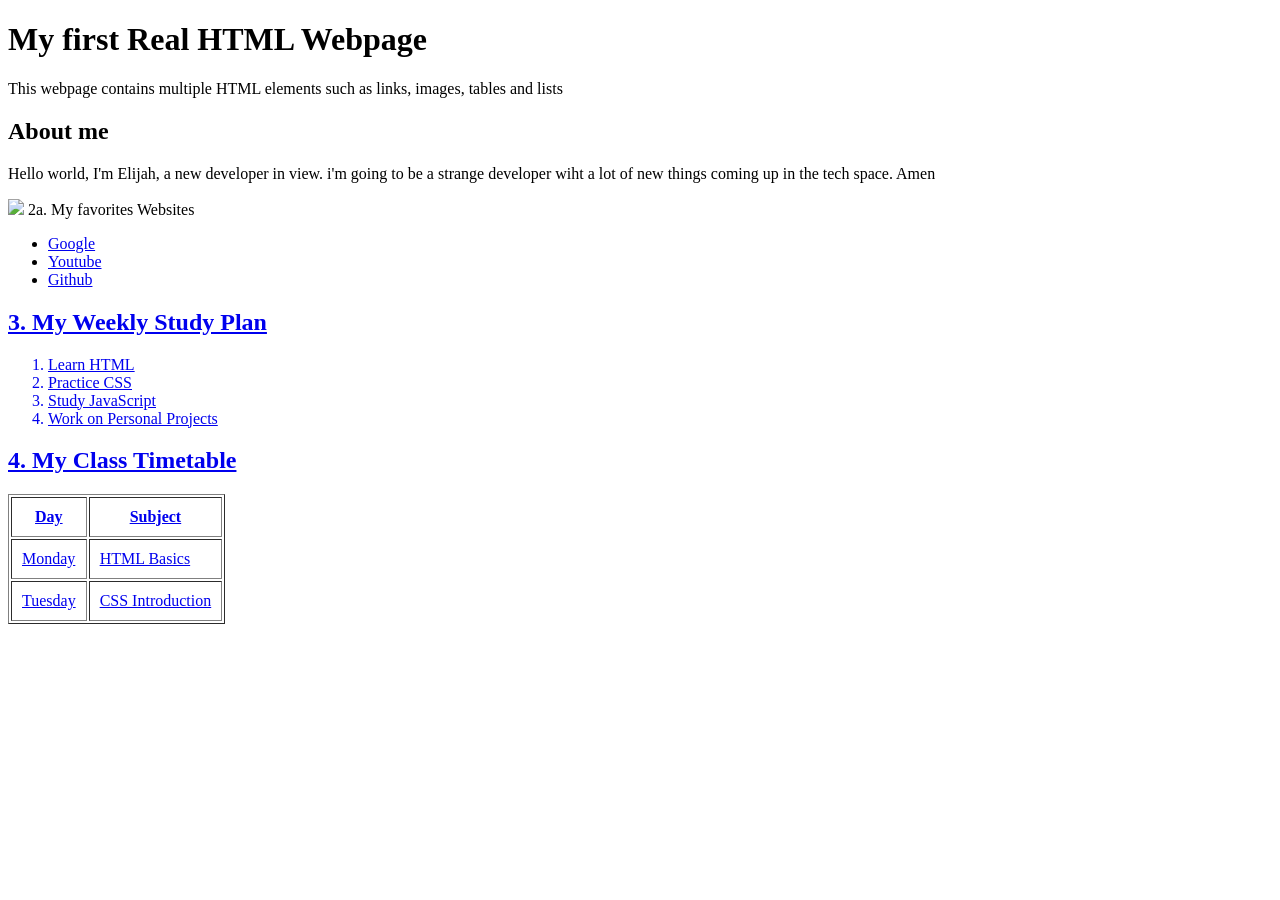
==== index.html @ c5a8c979 "initial commit" ====
<!DOCTYPE html>
<html lang="en">
    <head>
        <meta charset="UTF-8">
        <meta name="viewport" content="width=device-width, initial-scale=10">
        <title> Class 2 - HTML Basics </title>
    </head>
    <body>
        <h1> My first Real HTML Webpage</h1>
        <p>This webpage contains multiple HTML elements such as links, images, tables and lists</p>

          <h2> About me </h2>
            <p> Hello world, I'm Elijah, a new developer in view. i'm going to be a strange developer wiht a lot of new things coming up in the tech space. Amen</p>
            <img src="webclass2"
        <h2> 2a. My favorites Websites</h2>
        
        <ul>
            <li><a href="https://google.com" target="_blank"> Google</a></li>
            <li><a href="https://youtube.com" target="_blank">Youtube</li>
                <li><a href="https://github.com" target="_blank"> Github</li>
        </ul>

        <h2> 3. My Weekly Study Plan </h2>
        <ol>
            <li>Learn HTML</li>
            <li> Practice CSS</li>
            <li> Study JavaScript</li>
            <li> Work on Personal Projects</li>
        </ol>

        <h2>4. My Class Timetable</h2>
        <table border="1" cellpadding="10">
            <tr>
                <th>Day</th>
                <th>Subject</th>
            </tr>

            <tr>
                <td>Monday</td>
                <td>HTML Basics</td>
            </tr>

            <tr>
                <td>Tuesday</td>
                <td> CSS Introduction</td>
            </tr>
        </table>
    </body>
</html>
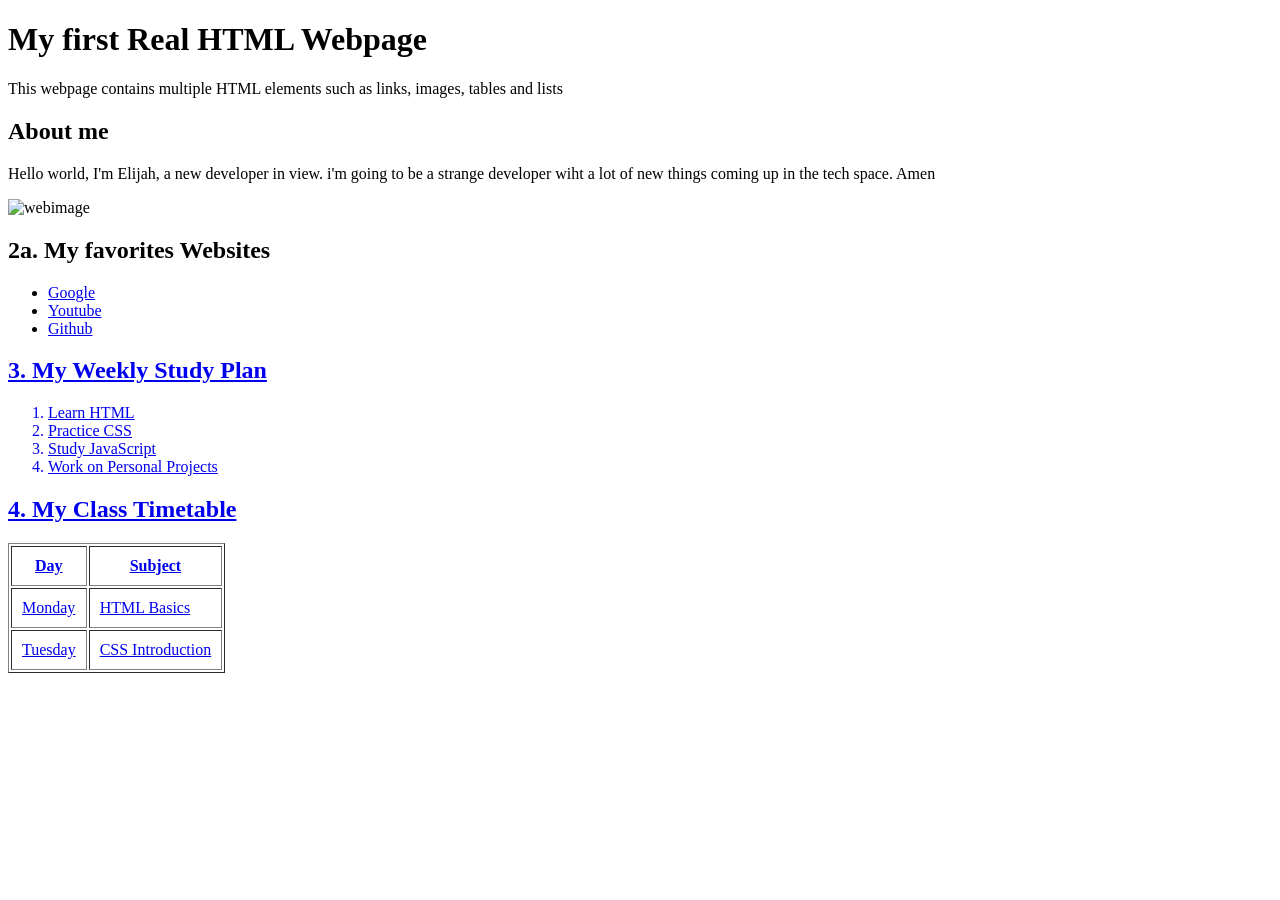
==== commit 37a0d5c7: "Update index.html" ====
--- a/index.html
+++ b/index.html
@@ -9,9 +9,9 @@
         <h1> My first Real HTML Webpage</h1>
         <p>This webpage contains multiple HTML elements such as links, images, tables and lists</p>
 
-          <h2> About me </h2>
+         <h2> About me </h2>
             <p> Hello world, I'm Elijah, a new developer in view. i'm going to be a strange developer wiht a lot of new things coming up in the tech space. Amen</p>
-            <img src="webclass2"
+            <img src="webimage/1.png" alt="webimage" width="200">
         <h2> 2a. My favorites Websites</h2>
         
         <ul>
@@ -46,4 +46,4 @@
             </tr>
         </table>
     </body>
-</html>+</html>
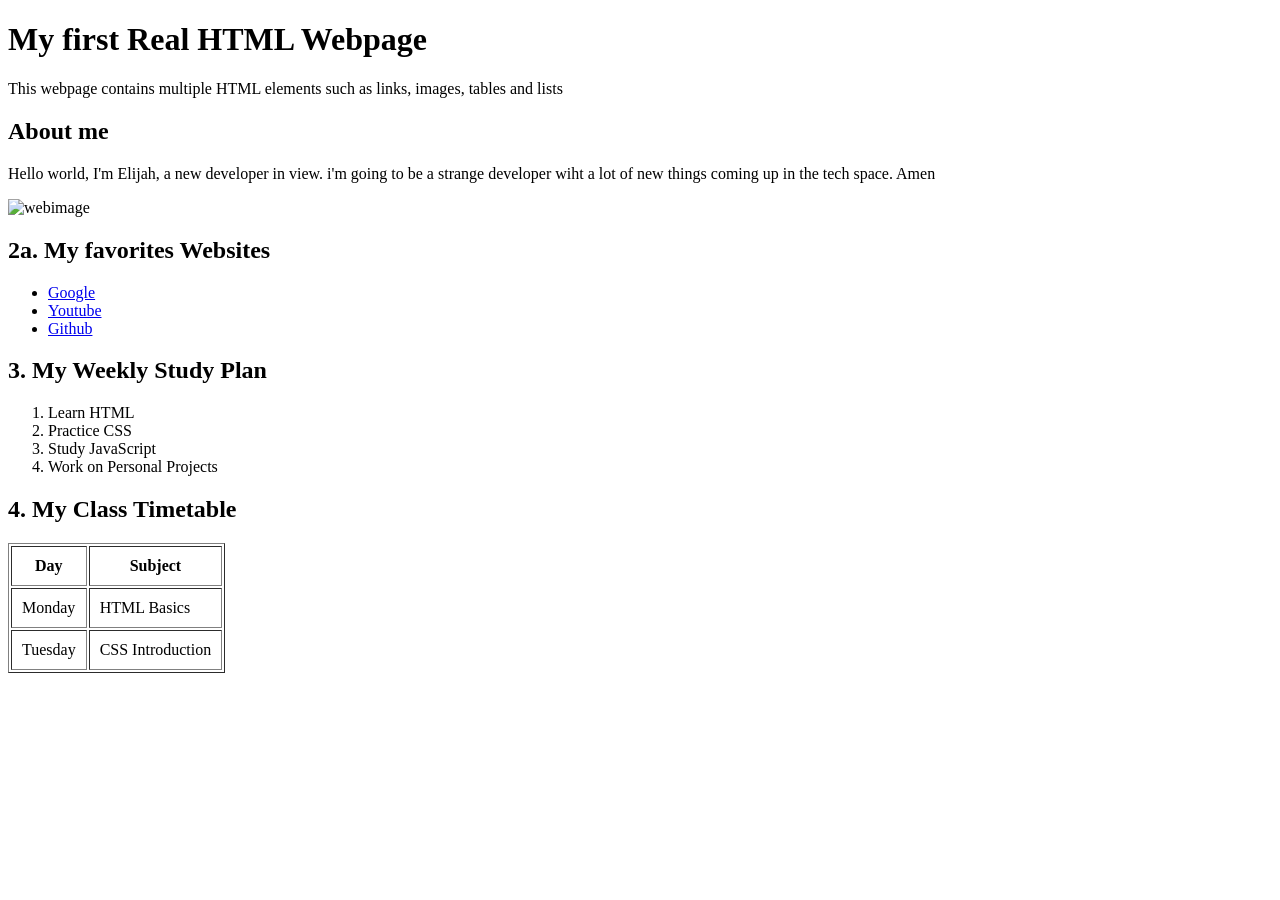
==== commit d52103d3: "initial commit" ====
--- a/index.html
+++ b/index.html
@@ -9,15 +9,16 @@
         <h1> My first Real HTML Webpage</h1>
         <p>This webpage contains multiple HTML elements such as links, images, tables and lists</p>
 
-         <h2> About me </h2>
+          <h2> About me </h2>
             <p> Hello world, I'm Elijah, a new developer in view. i'm going to be a strange developer wiht a lot of new things coming up in the tech space. Amen</p>
-            <img src="webimage/1.png" alt="webimage" width="200">
-        <h2> 2a. My favorites Websites</h2>
+            <img src="webimage/1.png" alt="webimage" width="200"> 
+       
+            <h2> 2a. My favorites Websites</h2>
         
         <ul>
             <li><a href="https://google.com" target="_blank"> Google</a></li>
-            <li><a href="https://youtube.com" target="_blank">Youtube</li>
-                <li><a href="https://github.com" target="_blank"> Github</li>
+            <li><a href="https://youtube.com" target="_blank">Youtube</a></li>
+                <li><a href="https://github.com" target="_blank"> Github</a></li>
         </ul>
 
         <h2> 3. My Weekly Study Plan </h2>
@@ -46,4 +47,4 @@
             </tr>
         </table>
     </body>
-</html>
+</html>
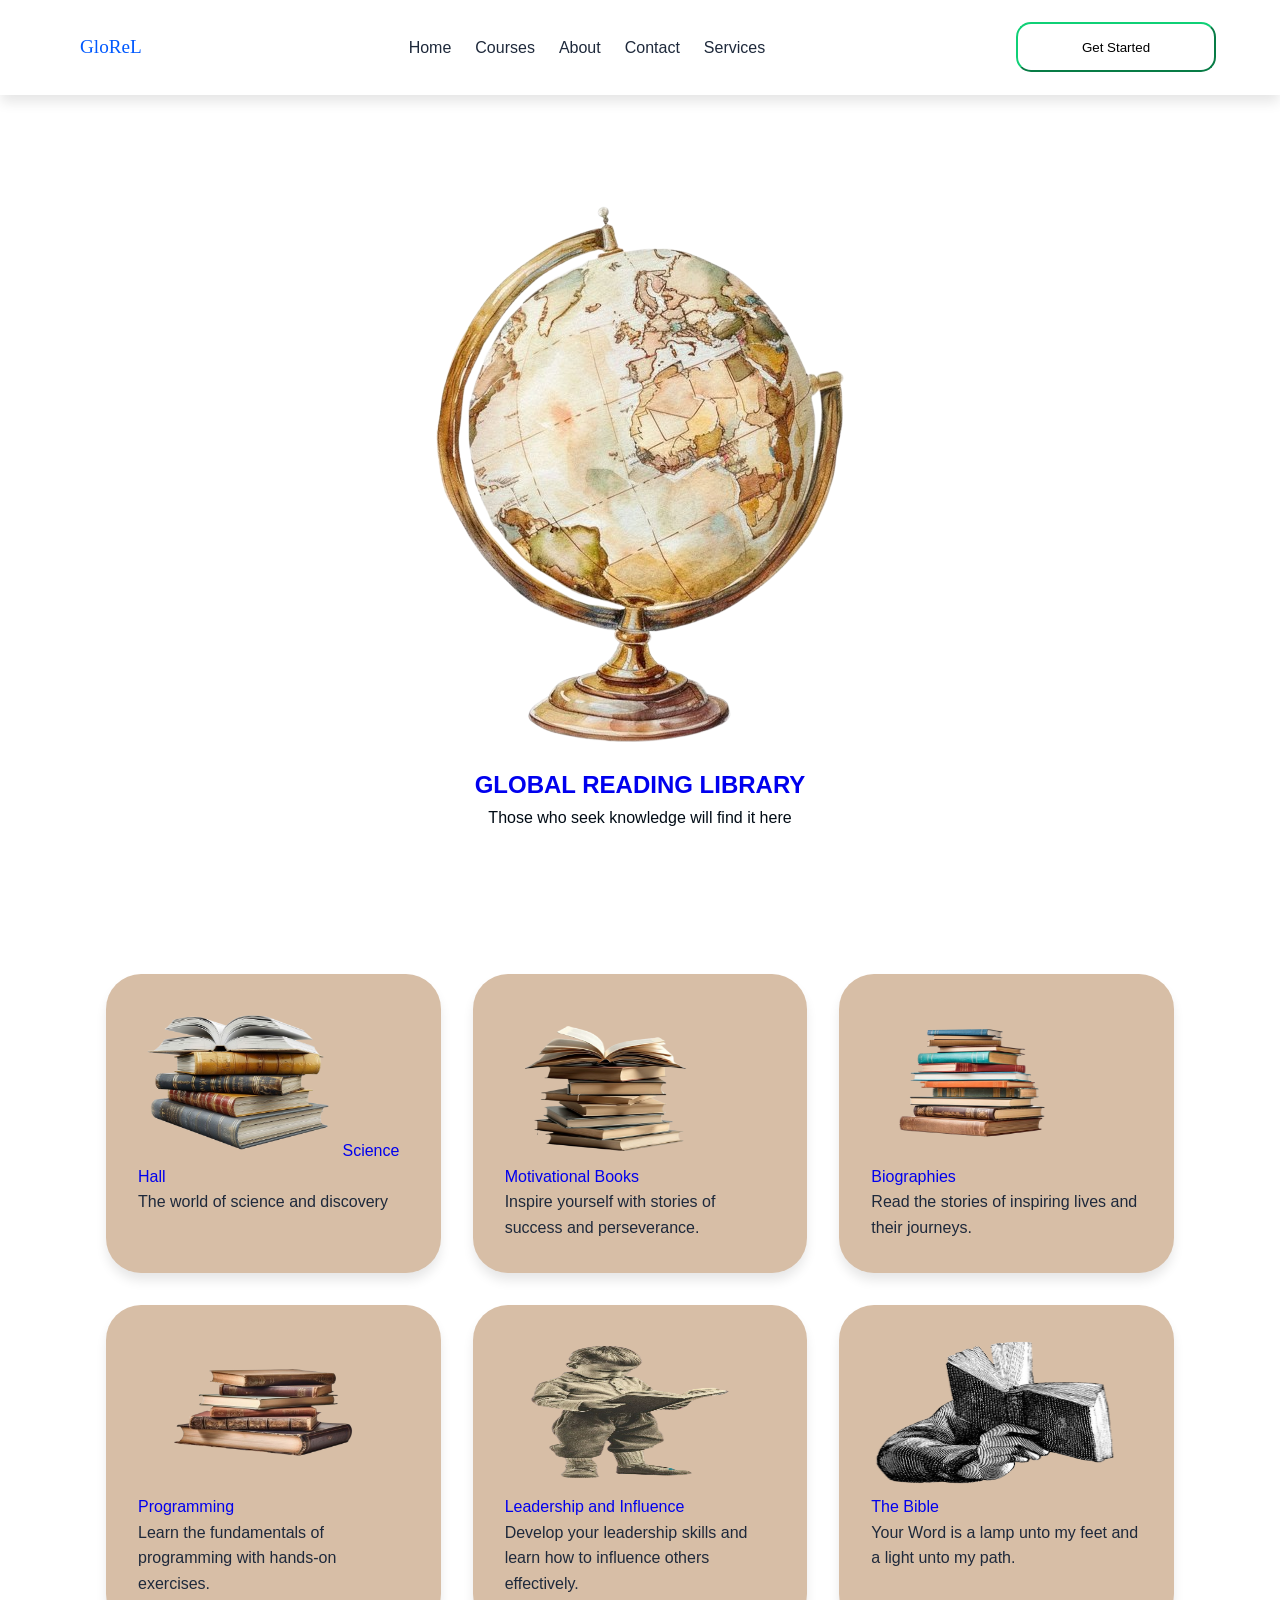
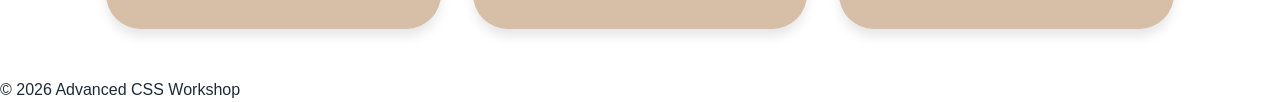
==== commit ec01ef33: "initial commit" ====
--- a/index.html
+++ b/index.html
@@ -1,50 +1,71 @@
 <!DOCTYPE html>
 <html lang="en">
-    <head>
-        <meta charset="UTF-8">
-        <meta name="viewport" content="width=device-width, initial-scale=10">
-        <title> Class 2 - HTML Basics </title>
-    </head>
-    <body>
-        <h1> My first Real HTML Webpage</h1>
-        <p>This webpage contains multiple HTML elements such as links, images, tables and lists</p>
+<head>
+    <meta charset="UTF-8">
+    <meta name="viewport" content="width=device-width, initial-scale=1.0">
+    <title>Class 5: Advanced CSS & Responsive Design</title>
+    <link rel="stylesheet" href="styleclass5.css">
+</head>
+<body>
+    <header>
+        <nav class="navbar">
+            <div class="logo">GloReL</div>
+            <ul class="nav-links">
+                <li><a href="https://content.digitallibrary.io/about-the-gdl/" style="text-decoration: none;">Home</a></li>
+                <li><a href="https://alison.com/course/" style="text-decoration: none;">Courses</a></li>
+                <li><a href="https://www.chapterone.org/uk/library" style="text-decoration: none;">About</a></li>
+                <li><a href="https://www.reading.ac.uk/library/contacts-support" style="text-decoration: none;">Contact</a></li>
+                <li><a href="https://readingagency.org.uk/our-work/" style="text-decoration: none;">Services</a></li>
+            </ul>
+            <a href="regform.html"><button class="btn-cta">Get Started</button></a>
+        </nav>
+    </header>
 
-          <h2> About me </h2>
-            <p> Hello world, I'm Elijah, a new developer in view. i'm going to be a strange developer wiht a lot of new things coming up in the tech space. Amen</p>
-            <img src="webimage/1.png" alt="webimage" width="200"> 
-       
-            <h2> 2a. My favorites Websites</h2>
-        
-        <ul>
-            <li><a href="https://google.com" target="_blank"> Google</a></li>
-            <li><a href="https://youtube.com" target="_blank">Youtube</a></li>
-                <li><a href="https://github.com" target="_blank"> Github</a></li>
-        </ul>
+    <section class="hero"> 
+        <img src="image/atlas.png" alt="Hero Image" width="%" height="auto"></img></a>
+           <a href="https://www.worldreader.org/" style="text-decoration: none;"><h1>GLOBAL READING LIBRARY</h1></a>
+        <p>Those who seek knowledge will find it here</p>
+    </section>
 
-        <h2> 3. My Weekly Study Plan </h2>
-        <ol>
-            <li>Learn HTML</li>
-            <li> Practice CSS</li>
-            <li> Study JavaScript</li>
-            <li> Work on Personal Projects</li>
-        </ol>
+    <main class="container">
+        <section class="features-grid">
+            <div class="card">
+                <img src="image/book2a.png" alt="Book Image" width="200" height="150"></img></a>
+         <a href="https://www.nature.com/" target="_blank" style="text-decoration: none;">Science Hall</a>
+                <p>The world of science and discovery</p>
+            </div>
+            <div class="card">
+                <img src="image/book1a.png" alt="Book Image" width="200" height="150"></img>
+                               <a href="https://www.goodreads.com/shelf/show/motivational" target="_blank" style="text-decoration: none;">Motivational Books</a>
+                <p>Inspire yourself with stories of success and perseverance.</p>
+            </div>
+            <div class="card">
+                <img src="image/book4a.png" alt="Book Image" width="200" height="150"></img>    
+              <a href="https://about.ebsco.com/products/research-databases/biography-reference-source" target="blank" style="text-decoration: none;">Biographies</a>
+                <p>Read the stories of inspiring lives and their journeys.</p>
+            </div>
+            <div class="card">
+                <img src="image/book5a.png" alt="Book Image" width="250" height="150"></img>
+                               <a href="https://www.codewars.com/" target="_blank" style="text-decoration: none;">Programming</a>
+                <p>Learn the fundamentals of programming with hands-on exercises.</p>
+            </div>
+            <div class="card">
+                <img src="image/book7.png" alt="Book Image" width="250" height="150"></img>
+    
+                <a href="https://cmoe.com/25-best-leadership-websites/" target="_blank" style="text-decoration: none;">Leadership and Influence</a>
+                <p>Develop your leadership skills and learn how to influence others effectively.</p>
+            </div>
+            <div class="card">
+                <img src="image/bible.png" alt="bible Image" width="250" height="150"></img>
+                <a href="https://www.biblegateway.com/" target="_blank" style="text-decoration: none;">The Bible</a>
+                <p>Your Word is a lamp unto my feet and a light unto my path.</p>
+            </div>
+        </section>
+    </main>
 
-        <h2>4. My Class Timetable</h2>
-        <table border="1" cellpadding="10">
-            <tr>
-                <th>Day</th>
-                <th>Subject</th>
-            </tr>
+    <footer>
+        <p>&copy; 2026 Advanced CSS Workshop</p>
+    </footer>
 
-            <tr>
-                <td>Monday</td>
-                <td>HTML Basics</td>
-            </tr>
-
-            <tr>
-                <td>Tuesday</td>
-                <td> CSS Introduction</td>
-            </tr>
-        </table>
-    </body>
+</body>
 </html>
--- a/styleclass5.css
+++ b/styleclass5.css
@@ -0,0 +1,116 @@
+/* 1. CSS VARIABLES (Custom Properties) */
+:root {
+    --primary-color:none 0;
+    --dark-bg: #1e293b;
+    --light-text: #010b15;
+    --gray-text: #64748b;
+    --bolu: #0059ff;
+    --card-shadow: 0 8px 12px -1px rgba(0, 0, 0, 0.1);
+    --padding-base: 2rem;
+}
+
+/* Base Styles */
+* {
+    margin: 0;
+    padding: 0;
+    box-sizing: border-box;
+}
+
+body {
+    font-family: 'Segoe UI', Tahoma, Geneva, Verdana, sans-serif;
+    line-height: 1.6;
+    color: var(--dark-bg);
+}
+
+/* 2. FLEXBOX: Navigation Layout */
+.navbar {
+    display: flex;
+    text-decoration: none;
+    justify-content: space-between;
+    align-items: center;
+    padding: 1rem 5%;
+    background: white;
+    box-shadow: var(--card-shadow);
+}
+
+.nav-links {
+    display: flex;
+    list-style: none;
+    gap: 1.5rem;
+}
+
+.nav-links a {
+    text-decoration: none;
+    color: var(--dark-bg);
+    font-weight: 500;
+}
+
+/* 3. RESPONSIVE HERO SECTION */
+.hero {
+    text-align: center;
+    padding: 4rem 1rem;
+    background: var(--primary-color);
+    color: var(--light-text);
+}
+
+.logo{
+    padding: 1rem;
+    font-family: Arial Black;
+    color: var(--bolu);
+    font-weight:300;
+    font-size: larger;
+}
+
+/* 4. CSS GRID: Features Section */
+.container {
+    text-decoration: none;
+    max-width: 1100px;
+    margin: 3rem auto;
+    padding: 0 1rem;
+}
+
+.features-grid {
+    display: grid;
+    /* Default: 1 column for mobile */
+    grid-template-columns: 1fr;
+    gap: 2rem;
+}
+
+.card {
+    padding: var(--padding-base);
+    text-decoration: none;
+        background: rgb(215, 190, 166);
+    border-radius: 35px;
+    box-shadow: var(--card-shadow);
+    border-top: 4px solid var(--primary-color);
+}
+
+.btn-cta{
+    border-radius: 15px;
+    padding: 0.5rem 1.5rem;
+    background: var(--primary-color);
+    color: #000;
+    width: 200px;
+    height: 50px;
+    border-color: #0fd076;
+}
+
+/* 5. MEDIA QUERIES (Responsive Layout Structure) */
+
+/* Tablets */
+@media (min-width: 768px) {
+    .features-grid {
+        grid-template-columns: repeat(2, 1fr);
+    }
+}
+
+/* Desktops */
+@media (min-width: 1024px) {
+    .features-grid {
+        grid-template-columns: repeat(3, 1fr);
+    }
+    
+    .hero {
+        padding: 6rem 1rem;
+    }
+}
